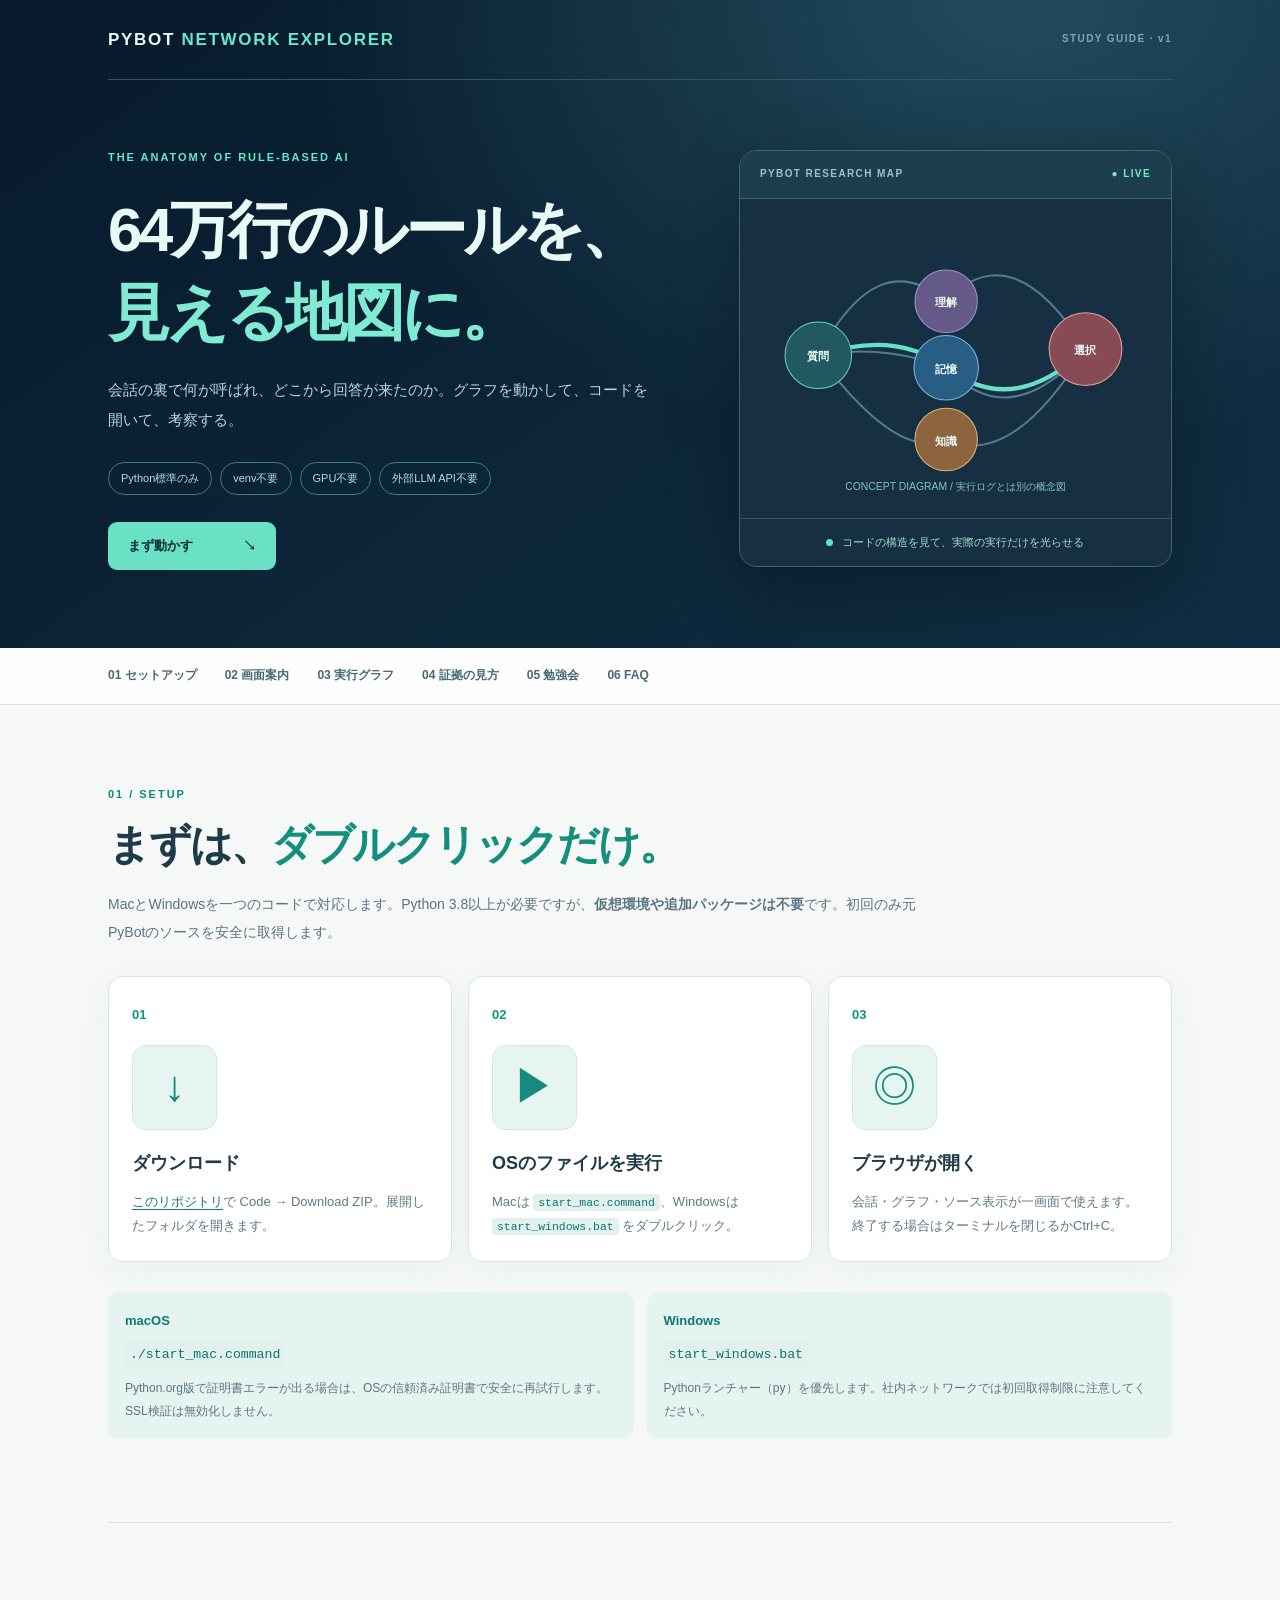
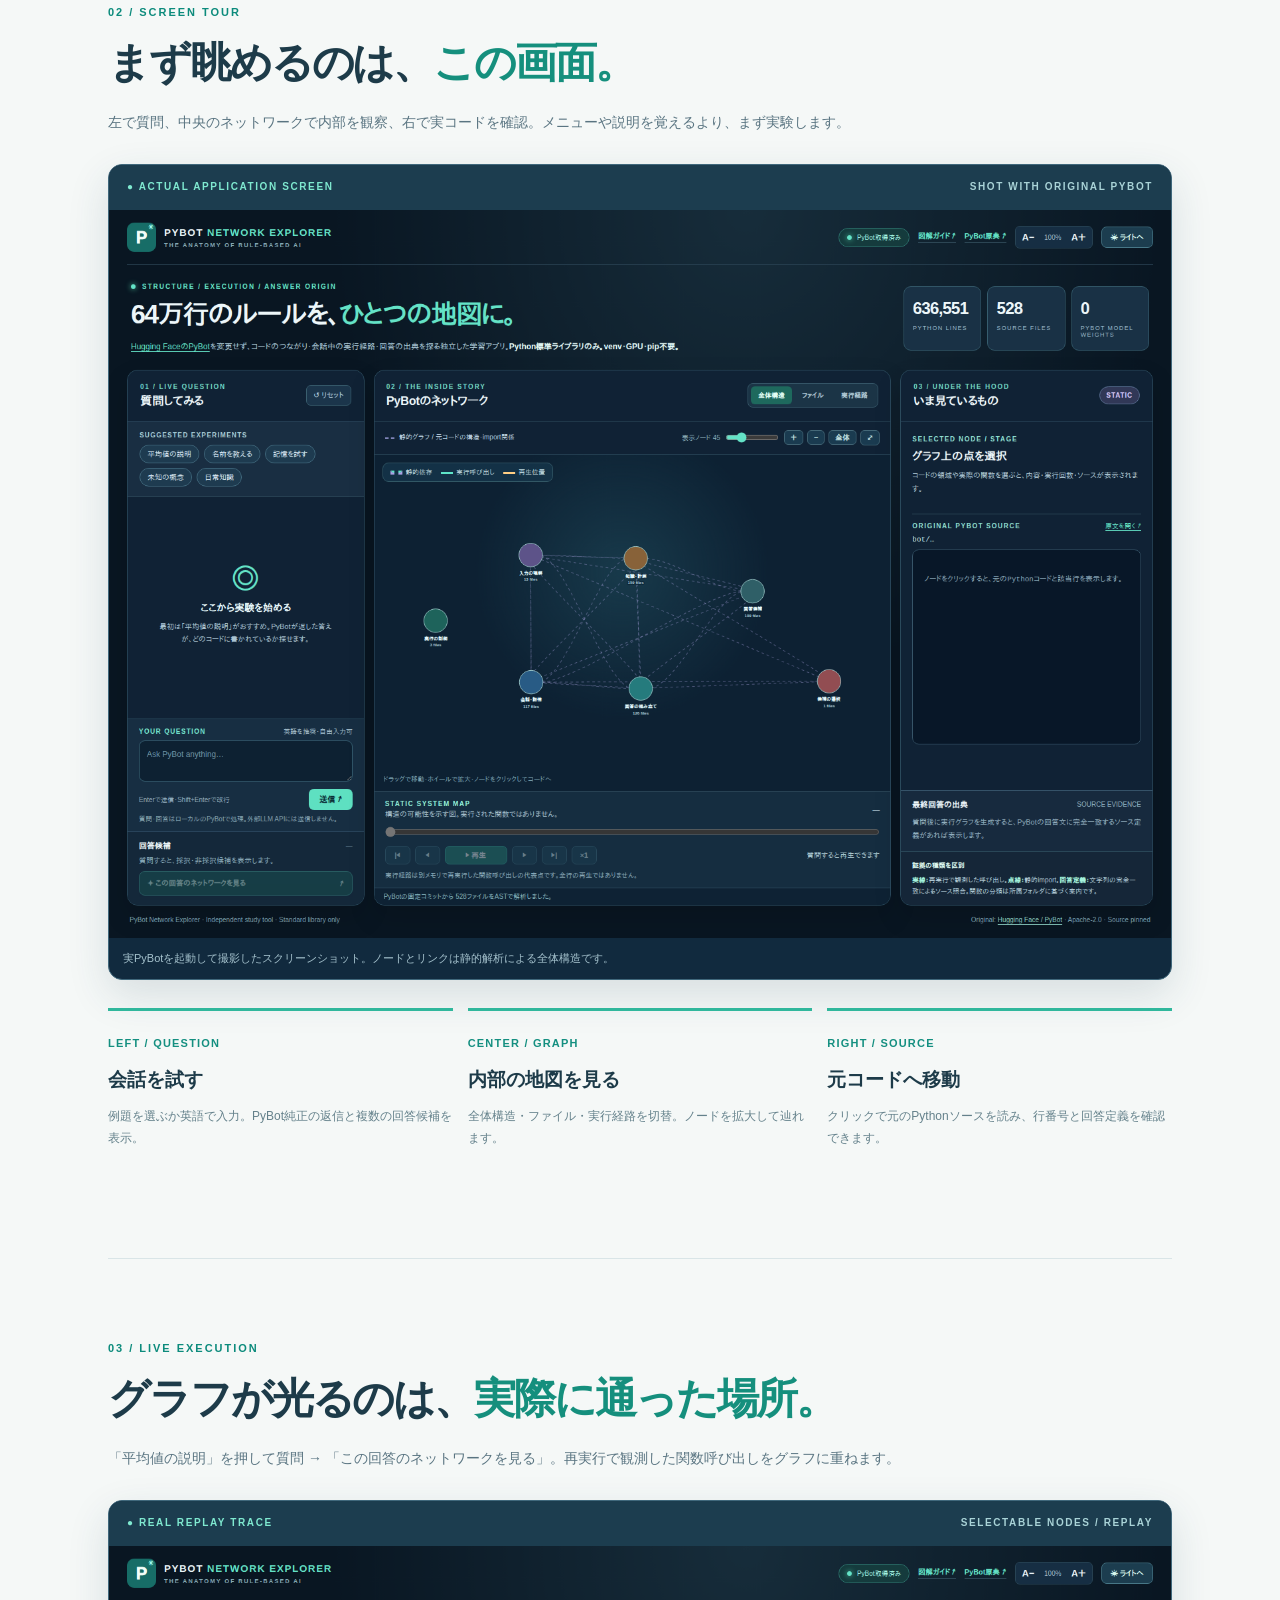
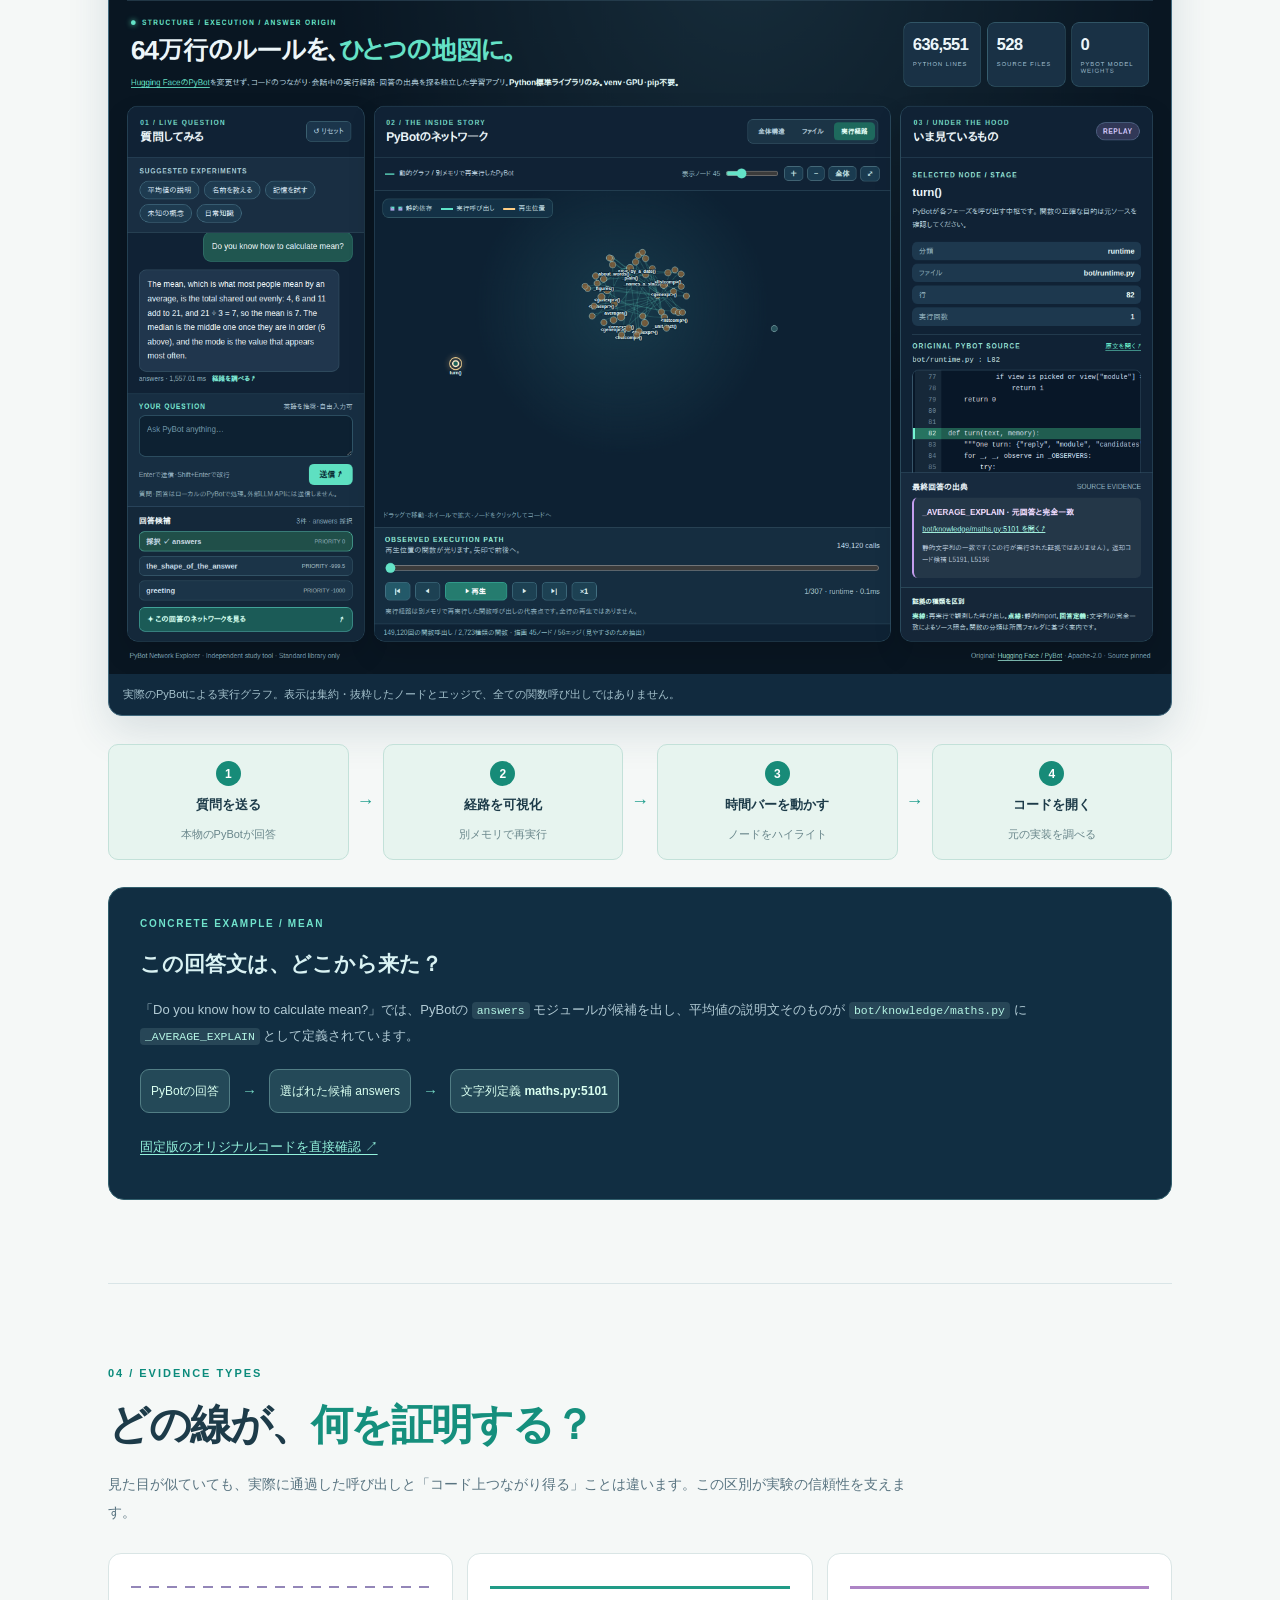
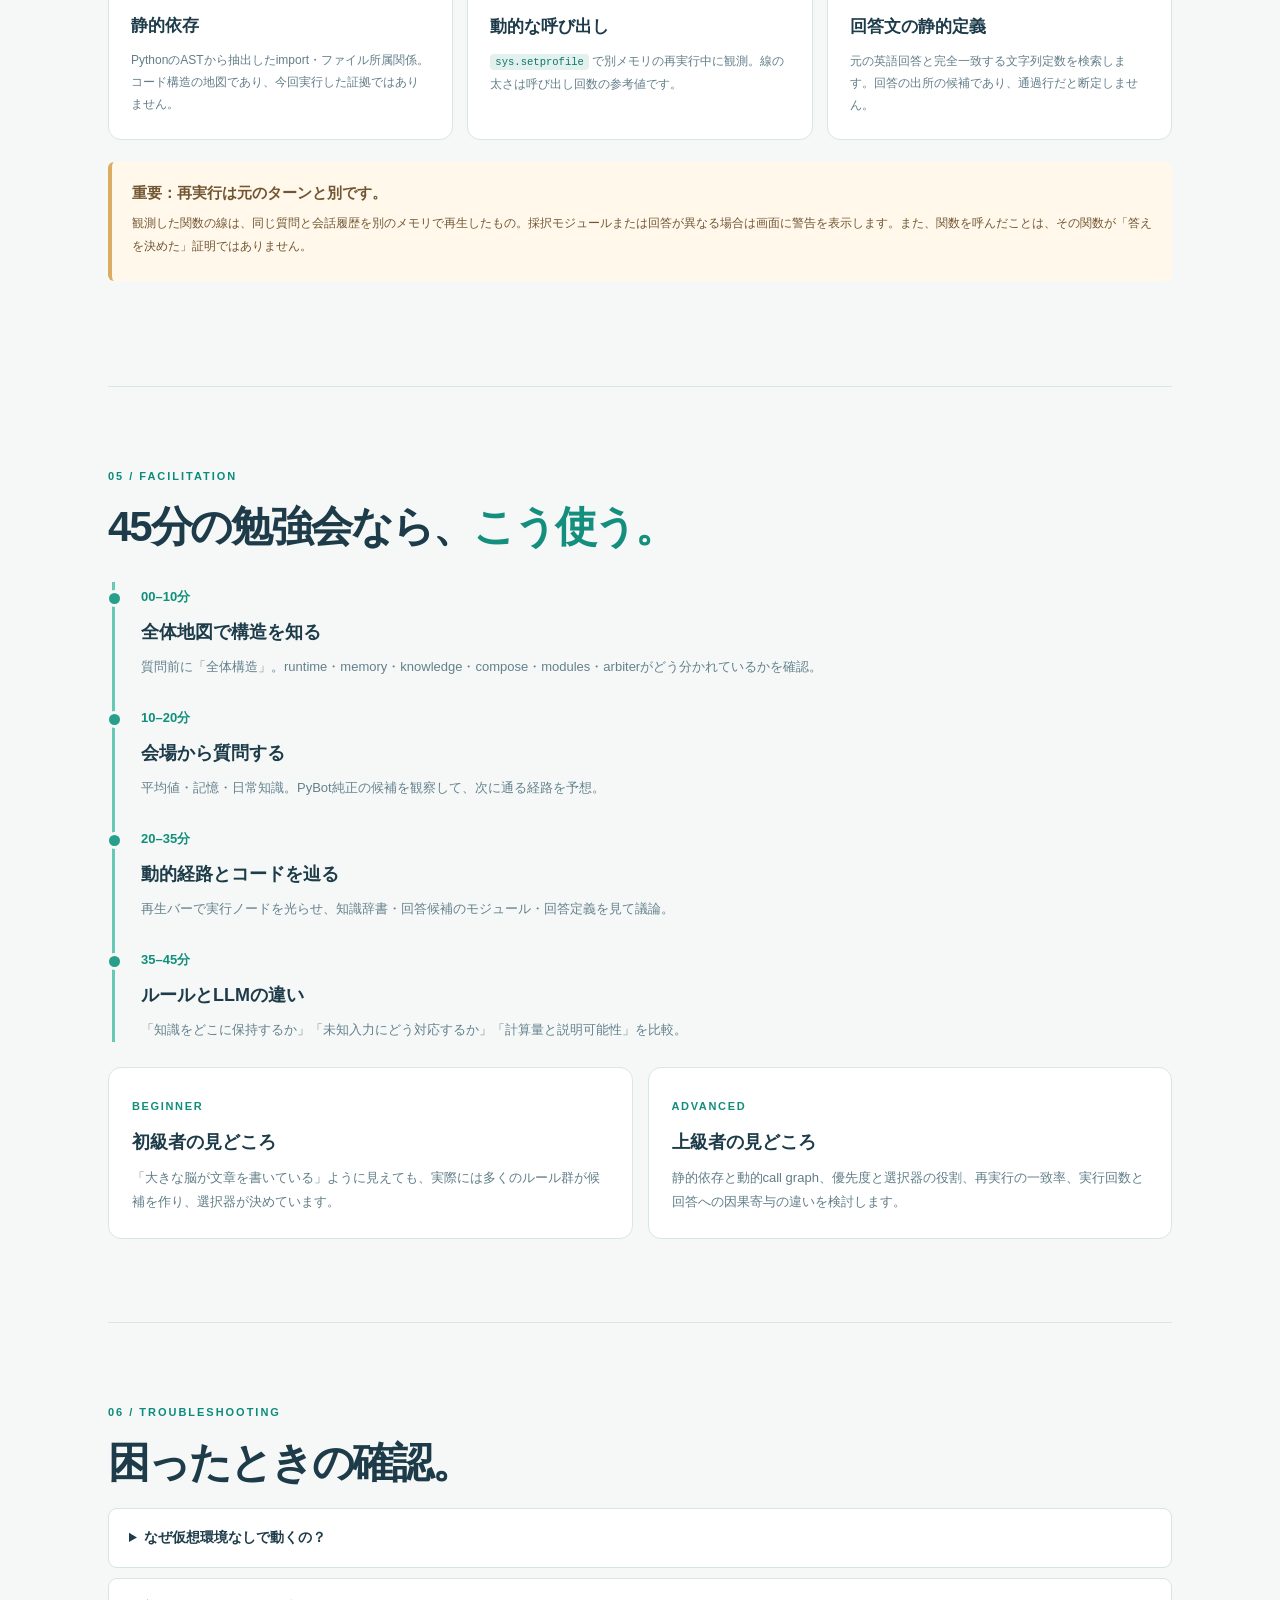
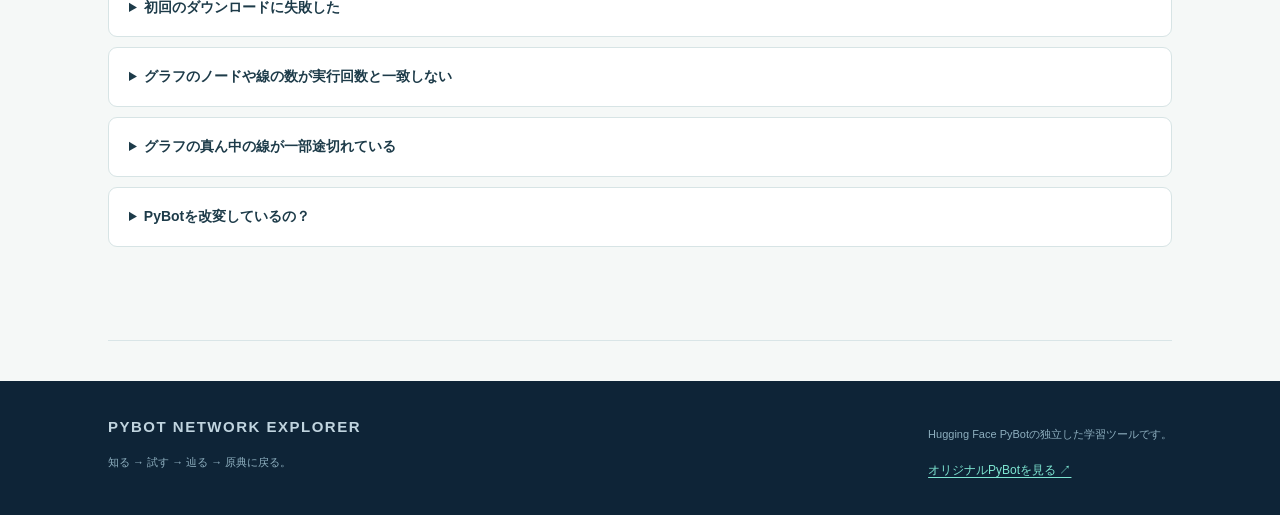
==== docs/MANUAL.html @ d4e8e75e "docs: refresh real PyBot network screenshots and standalone guide [skip ci]" ====
<!-- Generated standalone edition. Edit MANUAL.source.html and manual.css. -->
<!doctype html>
<html lang="ja">
<head>
<meta charset="utf-8">
<meta name="viewport" content="width=device-width,initial-scale=1">
<meta name="color-scheme" content="light">
<title>PyBot Network Explorer — 図でわかる操作ガイド</title>
<style>
/* Self-contained editorial manual; embedded by tools/build_manual.py. */
:root{--navy:#0c1f30;--navy2:#15354a;--mint:#5fdec1;--ink:#1d3b49;--sub:#5e7984;--paper:#f5f8f7;--white:#fff;--line:#d7e6e7;--purple:#9a93c9;font-family:Inter,-apple-system,BlinkMacSystemFont,"Hiragino Kaku Gothic ProN","Yu Gothic","Meiryo",sans-serif}
*{box-sizing:border-box}html{scroll-behavior:smooth}body{margin:0;background:var(--paper);color:var(--ink);font-size:15px;line-height:1.85;-webkit-font-smoothing:antialiased}.container{max-width:1130px;margin:0 auto;padding:0 33px}a{color:#137a70;text-underline-offset:3px}
.cover{color:#e8f9f6;background:radial-gradient(ellipse at 80% 0,#214c5c 0,transparent 50%),linear-gradient(145deg,#071a2b,#102e43);padding:0 0 78px}.cover-top{display:flex;justify-content:space-between;align-items:center;gap:12px;padding:24px 0;border-bottom:1px solid #315366}.cover-top strong{font-size:17px;letter-spacing:.10em}.cover-top strong em{font-style:normal;color:#6be7c9}.cover-top>span{color:#7fabb7;font-size:10px;letter-spacing:.14em;font-weight:850}.cover-grid{display:grid;grid-template-columns:1.15fr .85fr;gap:45px;align-items:center;padding-top:67px}.eyebrow{font-size:11px;font-weight:900;letter-spacing:.18em;color:#64e8c9}.cover h1{font-size:clamp(40px,5vw,62px);line-height:1.35;letter-spacing:-.06em;margin:20px 0}.cover h1 em{font-style:normal;color:#81ead3}.cover-grid p{font-size:15px;max-width:540px;color:#bed3df;line-height:2}.cover-chips{display:flex;gap:8px;flex-wrap:wrap;margin:27px 0}.cover-chips span{border:1px solid #477b88;border-radius:22px;color:#b2dfdc;font-size:11px;padding:5px 12px}.primary-link{background:#6ae0c5;color:#072e35;display:inline-flex;align-items:center;gap:50px;border-radius:9px;text-decoration:none;font-weight:900;padding:12px 20px;font-size:13px}.hero-diagram{border:1px solid #3c6576;background:#162f42;border-radius:18px;overflow:hidden;box-shadow:0 25px 70px #0004}.diagram-head{display:flex;justify-content:space-between;padding:14px 20px;background:#1c3e4e;border-bottom:1px solid #386171;color:#a1c1c9;font-size:10px;letter-spacing:.14em;font-weight:900}.diagram-head span{color:#71eacb}.hero-diagram svg{display:block;width:100%;padding:18px}.diagram-foot{text-align:center;color:#a3dcd3;font-size:11px;padding:13px;border-top:1px solid #325565}.diagram-foot i{display:inline-block;width:7px;height:7px;border-radius:50%;background:#65e2c5;margin-right:6px}
.nav{position:sticky;top:0;z-index:10;background:#fffefef0;backdrop-filter:blur(12px);border-bottom:1px solid #d4e3e3}.nav .container{display:flex;gap:28px;overflow-x:auto}.nav a{text-decoration:none;white-space:nowrap;padding:16px 0;font-size:12px;color:#466974;font-weight:850;border-bottom:2px solid transparent}.nav a:hover{color:#0c8678;border-bottom-color:#20a38d}
.chapter{padding:79px 0 83px;border-bottom:1px solid #d9e5e7;scroll-margin-top:60px}.section-kicker{font-size:11px;letter-spacing:.18em;color:#0c8b7c;font-weight:900;margin-bottom:12px}.chapter h2{font-size:clamp(29px,3.5vw,42px);line-height:1.4;letter-spacing:-.05em;margin:0 0 15px}.chapter h2 em{font-style:normal;color:#158f7d}.lead{color:#597481;max-width:820px;font-size:14px;line-height:2;margin:0 0 27px}strong{font-weight:900}code{font-size:.88em;font-family:ui-monospace,Menlo,Consolas,monospace;background:#e2f1ed;color:#0d756d;padding:2px 5px;border-radius:4px;overflow-wrap:anywhere}
.step-grid{display:grid;grid-template-columns:repeat(3,minmax(0,1fr));gap:16px;margin:30px 0}.step-card{background:#fff;border:1px solid #d8e5e8;border-radius:14px;padding:23px;box-shadow:0 10px 35px #21425b0b}.step-num{color:#109480;font-size:13px;font-weight:900}.step-illustration{font-size:43px;color:#168a7c;background:#e6f5f0;border:1px solid #cceae1;border-radius:14px;width:85px;height:85px;display:grid;place-items:center;margin:17px 0}.step-card h3{font-size:18px;margin:10px 0}.step-card p{font-size:13px;color:#5e7885;margin:0}
.platform-pair{display:grid;grid-template-columns:1fr 1fr;gap:13px}.platform-pair>div{background:#e5f3f1;border-radius:11px;padding:17px;display:flex;flex-direction:column;gap:8px}.platform-pair strong{color:#0b7c72;font-size:13px}.platform-pair code{align-self:start}.platform-pair span{font-size:12px;color:#5c777d;line-height:1.85}
.screen{margin:28px 0;border-radius:14px;background:#112a3e;border:1px solid #40687c;overflow:hidden;box-shadow:0 15px 42px #26465f24}.screen-top{display:flex;justify-content:space-between;gap:10px;background:#1c3d4f;color:#a9d3d7;padding:13px 18px;font-size:10px;font-weight:900;letter-spacing:.16em}.screen-top span:first-child{color:#7fe9d0}.screen img{display:block;width:100%;height:auto;background:#142c3c}.screen figcaption{color:#a6c3ce;padding:10px 14px;font-size:11px}
.three-up{display:grid;grid-template-columns:repeat(3,1fr);gap:15px;margin:26px 0}.three-up>div{border-top:3px solid #30b79c;padding-top:17px}.three-up b{font-size:11px;color:#148f80;letter-spacing:.11em}.three-up h3{font-size:19px;margin:7px 0}.three-up p{margin:0;color:#64818b;font-size:12px}
.journey{display:flex;align-items:stretch;gap:8px;margin:27px 0}.journey>div{flex:1;background:#e7f4ef;border:1px solid #c3e1d9;border-radius:10px;padding:14px 12px;min-width:0;text-align:center}.journey>div span{display:inline-grid;place-items:center;color:#fff;background:#178b78;border-radius:50%;width:25px;height:25px;font-weight:900;font-size:12px}.journey>div b{display:block;font-size:13px;margin:7px 0}.journey>div small{display:block;color:#68858a;font-size:11px}.journey i{align-self:center;color:#229f8e;font-style:normal;font-size:18px}
.example{background:#112e42;border:1px solid #315f6d;color:#d9f2f3;border-radius:16px;padding:27px 31px}.example-label{font-size:10px;color:#70e3cc;letter-spacing:.17em;font-weight:900}.example h3{font-size:21px;margin:12px 0}.example p{color:#b3ccd6;font-size:13px;line-height:1.95}.example code{background:#274657;color:#b4f4e4}.example a{color:#93f2dc}.origin-path{display:flex;gap:12px;align-items:center;flex-wrap:wrap;margin:21px 0}.origin-path span{border:1px solid #527e85;background:#244958;padding:10px;border-radius:9px;color:#d9fff0;font-size:12px}.origin-path i{font-style:normal;color:#73d7c2}
.evidence-grid{display:grid;grid-template-columns:repeat(3,1fr);gap:14px}.evidence-grid article{background:#fff;border:1px solid #d9e5e5;border-radius:13px;padding:22px}.evidence-grid h3{font-size:17px;margin:18px 0 8px}.evidence-grid p{font-size:12px;color:#627d89;margin:0}.evidence-line{height:2px;width:100%;margin:10px 0 22px;background:#319b8a}.evidence-line.static{background:repeating-linear-gradient(90deg,#9386b8 0,#9386b8 10px,transparent 10px,transparent 18px)}.evidence-line.dynamic{height:3px;background:#219b87}.evidence-line.origin{height:3px;background:#ad84c5}
.warning{border-left:4px solid #dbac62;background:#fff8eb;border-radius:6px;margin:22px 0;padding:17px 20px;color:#725632}.warning p{font-size:12px;line-height:1.9;margin:6px 0}
.timeline{border-left:3px solid #67c9b5;margin:25px 4px;padding-left:26px}.timeline>div{position:relative;margin-bottom:24px}.timeline>div:before{content:"";width:11px;height:11px;border:3px solid var(--paper);position:absolute;left:-35px;top:8px;background:#279f8a;border-radius:50%}.timeline time{font-size:13px;color:#118f7b;font-weight:900}.timeline h3{margin:6px 0;font-size:18px}.timeline p{font-size:13px;color:#64808d;margin:0}.levels{display:grid;grid-template-columns:1fr 1fr;gap:15px}.levels article{background:#fff;border:1px solid #d8e6e6;border-radius:13px;padding:23px}.levels b{font-size:11px;letter-spacing:.15em;color:#138d7b}.levels h3{font-size:18px;margin:7px 0}.levels p{font-size:13px;color:#607d87;margin:0}.chapter details{border:1px solid #d7e4e5;background:#fff;border-radius:9px;padding:16px 20px;margin:10px 0}.chapter summary{cursor:pointer;font-weight:850;font-size:14px}.chapter details p{font-size:12px;color:#55747f;margin:10px 0 0}
footer{background:#0e2437;color:#c0d4df;margin-top:40px;padding:32px 0}footer .container{display:flex;justify-content:space-between;gap:30px}footer strong{font-size:15px;letter-spacing:.1em}footer p{font-size:11px;color:#8eafbf}footer a{color:#7ee6d2;font-size:12px}
@media(max-width:890px){.container{padding:0 22px}.cover-grid{grid-template-columns:1fr}.cover h1{font-size:45px}.hero-diagram{max-width:580px}.three-up,.evidence-grid{grid-template-columns:1fr 1fr}}
@media(max-width:640px){.container{padding:0 16px}.cover{padding-bottom:40px}.cover-top strong{font-size:12px}.cover-top span{font-size:8px}.cover-grid{padding-top:35px}.cover h1{font-size:35px}.cover-grid p{font-size:13px}.nav .container{gap:18px}.chapter{padding:53px 0}.chapter h2{font-size:27px}.step-grid,.platform-pair,.three-up,.evidence-grid,.levels{grid-template-columns:1fr}.journey{flex-wrap:wrap}.journey>div{flex:0 0 calc(50% - 14px)}.journey i{display:none}.screen-top{font-size:8px}.screen-top span:last-child{display:none}.example{padding:19px}.origin-path{gap:6px}.origin-path span{font-size:10px}footer .container{flex-direction:column}}
@media(prefers-reduced-motion:reduce){html{scroll-behavior:auto}}
</style>
</head>
<body>
<header class="cover">
<div class="container">
  <div class="cover-top"><strong>PYBOT <em>NETWORK EXPLORER</em></strong><span>STUDY GUIDE · v1</span></div>
  <div class="cover-grid">
    <div>
      <div class="eyebrow">THE ANATOMY OF RULE-BASED AI</div>
      <h1>64万行のルールを、<br><em>見える地図に。</em></h1>
      <p>会話の裏で何が呼ばれ、どこから回答が来たのか。グラフを動かして、コードを開いて、考察する。</p>
      <div class="cover-chips"><span>Python標準のみ</span><span>venv不要</span><span>GPU不要</span><span>外部LLM API不要</span></div>
      <a class="primary-link" href="#start">まず動かす <span>↘</span></a>
    </div>
    <div class="hero-diagram" aria-label="静的な依存グラフと動的呼出グラフを重ねずに比較する概念図">
      <div class="diagram-head">PYBOT RESEARCH MAP <span>● LIVE</span></div>
      <svg viewBox="0 0 380 273" role="img" aria-label="理解、記憶、知識、回答候補、選択器の関係の概念図">
        <g stroke="#517c89" stroke-width="2" fill="none">
          <path d="M58 133 Q115 25 180 81"/><path d="M58 133 Q120 122 181 145"/>
          <path d="M181 81 Q244 14 315 127"/><path d="M181 145 Q242 210 315 127"/>
          <path d="M58 133 Q134 235 181 214"/><path d="M181 214 Q244 243 315 127"/>
        </g>
        <path d="M58 133 Q133 108 181 145 Q246 194 315 127" stroke="#69dfc5" stroke-width="4" fill="none" stroke-linecap="round"/>
        <g font-size="11" text-anchor="middle" font-weight="800" fill="#eefcf9">
          <circle cx="58" cy="133" r="32" fill="#215861" stroke="#60d7be"/><text x="58" y="138">質問</text>
          <circle cx="181" cy="81" r="30" fill="#655987" stroke="#9c92ca"/><text x="181" y="86">理解</text>
          <circle cx="181" cy="145" r="31" fill="#285e83" stroke="#77b8e5"/><text x="181" y="150">記憶</text>
          <circle cx="181" cy="214" r="30" fill="#8c643e" stroke="#deb27b"/><text x="181" y="219">知識</text>
          <circle cx="315" cy="127" r="35" fill="#874b56" stroke="#e89da4"/><text x="315" y="132">選択</text>
        </g>
        <text x="190" y="263" font-size="10" fill="#82c7bb" text-anchor="middle">CONCEPT DIAGRAM / 実行ログとは別の概念図</text>
      </svg>
      <div class="diagram-foot"><i></i> コードの構造を見て、実際の実行だけを光らせる</div>
    </div>
  </div>
</div>
</header>
<nav class="nav"><div class="container">
<a href="#start">01 セットアップ</a><a href="#screen">02 画面案内</a><a href="#execute">03 実行グラフ</a><a href="#evidence">04 証拠の見方</a><a href="#workshop">05 勉強会</a><a href="#faq">06 FAQ</a>
</div></nav>
<main class="container">
<section id="start" class="chapter">
  <div class="section-kicker">01 / SETUP</div><h2>まずは、<em>ダブルクリックだけ。</em></h2>
  <p class="lead">MacとWindowsを一つのコードで対応します。Python 3.8以上が必要ですが、<strong>仮想環境や追加パッケージは不要</strong>です。初回のみ元PyBotのソースを安全に取得します。</p>
  <div class="step-grid">
    <article class="step-card"><span class="step-num">01</span><div class="step-illustration">↓</div><h3>ダウンロード</h3><p><a href="https://github.com/hirasunaryou/PyBot-Network-Explorer" target="_blank" rel="noopener">このリポジトリ</a>で Code → Download ZIP。展開したフォルダを開きます。</p></article>
    <article class="step-card"><span class="step-num">02</span><div class="step-illustration">▶</div><h3>OSのファイルを実行</h3><p>Macは <code>start_mac.command</code>、Windowsは <code>start_windows.bat</code> をダブルクリック。</p></article>
    <article class="step-card"><span class="step-num">03</span><div class="step-illustration">◎</div><h3>ブラウザが開く</h3><p>会話・グラフ・ソース表示が一画面で使えます。終了する場合はターミナルを閉じるかCtrl+C。</p></article>
  </div>
  <div class="platform-pair">
    <div><strong>macOS</strong><code>./start_mac.command</code><span>Python.org版で証明書エラーが出る場合は、OSの信頼済み証明書で安全に再試行します。SSL検証は無効化しません。</span></div>
    <div><strong>Windows</strong><code>start_windows.bat</code><span>Pythonランチャー（py）を優先します。社内ネットワークでは初回取得制限に注意してください。</span></div>
  </div>
</section>
<section id="screen" class="chapter">
  <div class="section-kicker">02 / SCREEN TOUR</div><h2>まず眺めるのは、<em>この画面。</em></h2>
  <p class="lead">左で質問、中央のネットワークで内部を観察、右で実コードを確認。メニューや説明を覚えるより、まず実験します。</p>
  <figure class="screen"><div class="screen-top"><span>● ACTUAL APPLICATION SCREEN</span><span>SHOT WITH ORIGINAL PYBOT</span></div><img src="[data-uri]" alt="PyBot Network Explorerの実画面。左に質問、中央にノードグラフ、右にソースインスペクタ。" width="1450"><figcaption>実PyBotを起動して撮影したスクリーンショット。ノードとリンクは静的解析による全体構造です。</figcaption></figure>
  <div class="three-up">
    <div><b>LEFT / QUESTION</b><h3>会話を試す</h3><p>例題を選ぶか英語で入力。PyBot純正の返信と複数の回答候補を表示。</p></div>
    <div><b>CENTER / GRAPH</b><h3>内部の地図を見る</h3><p>全体構造・ファイル・実行経路を切替。ノードを拡大して辿れます。</p></div>
    <div><b>RIGHT / SOURCE</b><h3>元コードへ移動</h3><p>クリックで元のPythonソースを読み、行番号と回答定義を確認できます。</p></div>
  </div>
</section>
<section id="execute" class="chapter">
  <div class="section-kicker">03 / LIVE EXECUTION</div><h2>グラフが光るのは、<em>実際に通った場所。</em></h2>
  <p class="lead">「平均値の説明」を押して質問 → 「この回答のネットワークを見る」。再実行で観測した関数呼び出しをグラフに重ねます。</p>
  <figure class="screen"><div class="screen-top"><span>● REAL REPLAY TRACE</span><span>SELECTABLE NODES / REPLAY</span></div><img src="[data-uri]" alt="平均値に関する質問を実際のPyBotで処理し、関数呼び出しネットワークを可視化している画面。" width="1450"><figcaption>実際のPyBotによる実行グラフ。表示は集約・抜粋したノードとエッジで、全ての関数呼び出しではありません。</figcaption></figure>
  <div class="journey">
    <div><span>1</span><b>質問を送る</b><small>本物のPyBotが回答</small></div><i>→</i>
    <div><span>2</span><b>経路を可視化</b><small>別メモリで再実行</small></div><i>→</i>
    <div><span>3</span><b>時間バーを動かす</b><small>ノードをハイライト</small></div><i>→</i>
    <div><span>4</span><b>コードを開く</b><small>元の実装を調べる</small></div>
  </div>
  <div class="example"><div class="example-label">CONCRETE EXAMPLE / MEAN</div><h3>この回答文は、どこから来た？</h3><p>「Do you know how to calculate mean?」では、PyBotの <code>answers</code> モジュールが候補を出し、平均値の説明文そのものが <code>bot/knowledge/maths.py</code> に <code>_AVERAGE_EXPLAIN</code> として定義されています。</p><div class="origin-path"><span>PyBotの回答</span><i>→</i><span>選ばれた候補 answers</span><i>→</i><span>文字列定義 <b>maths.py:5101</b></span></div><p><a href="https://github.com/huggingface/pybot/blob/7d63c7fbebb44c7e466e5c8b5c1f341ab767929e/bot/knowledge/maths.py#L5101-L5104" target="_blank" rel="noopener">固定版のオリジナルコードを直接確認 ↗</a></p></div>
</section>
<section id="evidence" class="chapter">
  <div class="section-kicker">04 / EVIDENCE TYPES</div><h2>どの線が、<em>何を証明する？</em></h2>
  <p class="lead">見た目が似ていても、実際に通過した呼び出しと「コード上つながり得る」ことは違います。この区別が実験の信頼性を支えます。</p>
  <div class="evidence-grid">
    <article><div class="evidence-line static"></div><h3>静的依存</h3><p>PythonのASTから抽出したimport・ファイル所属関係。コード構造の地図であり、今回実行した証拠ではありません。</p></article>
    <article><div class="evidence-line dynamic"></div><h3>動的な呼び出し</h3><p><code>sys.setprofile</code> で別メモリの再実行中に観測。線の太さは呼び出し回数の参考値です。</p></article>
    <article><div class="evidence-line origin"></div><h3>回答文の静的定義</h3><p>元の英語回答と完全一致する文字列定数を検索します。回答の出所の候補であり、通過行だと断定しません。</p></article>
  </div>
  <div class="warning"><strong>重要：再実行は元のターンと別です。</strong><p>観測した関数の線は、同じ質問と会話履歴を別のメモリで再生したもの。採択モジュールまたは回答が異なる場合は画面に警告を表示します。また、関数を呼んだことは、その関数が「答えを決めた」証明ではありません。</p></div>
</section>
<section id="workshop" class="chapter">
  <div class="section-kicker">05 / FACILITATION</div><h2>45分の勉強会なら、<em>こう使う。</em></h2>
  <div class="timeline">
    <div><time>00–10分</time><h3>全体地図で構造を知る</h3><p>質問前に「全体構造」。runtime・memory・knowledge・compose・modules・arbiterがどう分かれているかを確認。</p></div>
    <div><time>10–20分</time><h3>会場から質問する</h3><p>平均値・記憶・日常知識。PyBot純正の候補を観察して、次に通る経路を予想。</p></div>
    <div><time>20–35分</time><h3>動的経路とコードを辿る</h3><p>再生バーで実行ノードを光らせ、知識辞書・回答候補のモジュール・回答定義を見て議論。</p></div>
    <div><time>35–45分</time><h3>ルールとLLMの違い</h3><p>「知識をどこに保持するか」「未知入力にどう対応するか」「計算量と説明可能性」を比較。</p></div>
  </div>
  <div class="levels"><article><b>BEGINNER</b><h3>初級者の見どころ</h3><p>「大きな脳が文章を書いている」ように見えても、実際には多くのルール群が候補を作り、選択器が決めています。</p></article><article><b>ADVANCED</b><h3>上級者の見どころ</h3><p>静的依存と動的call graph、優先度と選択器の役割、再実行の一致率、実行回数と回答への因果寄与の違いを検討します。</p></article></div>
</section>
<section id="faq" class="chapter">
  <div class="section-kicker">06 / TROUBLESHOOTING</div><h2>困ったときの確認。</h2>
  <details><summary>なぜ仮想環境なしで動くの？</summary><p>元のPyBotと、このNetwork ExplorerのPythonバックエンドは追加pipライブラリを使わず、標準ライブラリのみで動く構成です。画面はブラウザ内蔵SVGとJavaScriptで描画しています。GPU・学習済みのモデル重みは使いません。</p></details>
  <details><summary>初回のダウンロードに失敗した</summary><p>インターネット接続が必要です。Python.org版のMacでSSL証明書エラーが出た場合は、OS標準のcurlで証明書検証を維持したまま再試行します。失敗が続くときは、Finder → アプリケーション → Pythonのバージョンのフォルダ → Install Certificates.command を実行して確認してください。</p></details>
  <details><summary>グラフのノードや線の数が実行回数と一致しない</summary><p>何万回もの実行を全部描くと読めなくなります。画面は主要なノード・エッジと時系列の代表点を抽出しています。全体の関数呼び出し件数や省略数はAPIに記録されています。意味的な寄与のランキングではありません。</p></details>
  <details><summary>グラフの真ん中の線が一部途切れている</summary><p>選んだ表示数に含まれないノードの接続は省略します。表示ノード数のスライダーを増やしてみてください。ノードの所属から処理の大まかな役割を解説しており、未観測のエッジを補完することはありません。</p></details>
  <details><summary>PyBotを改変しているの？</summary><p>いいえ。Hugging FaceのPyBotは固定コミットで取得し、そのまま実行します。Graph Explorerは観測・グラフ描画のための独立コードです。元PyBotはApache License 2.0です。</p></details>
</section>
</main>
<footer><div class="container"><div><strong>PYBOT NETWORK EXPLORER</strong><p>知る → 試す → 辿る → 原典に戻る。</p></div><div><p>Hugging Face PyBotの独立した学習ツールです。</p><a href="https://github.com/huggingface/pybot" target="_blank" rel="noopener">オリジナルPyBotを見る ↗</a></div></div></footer>
</body>
</html>
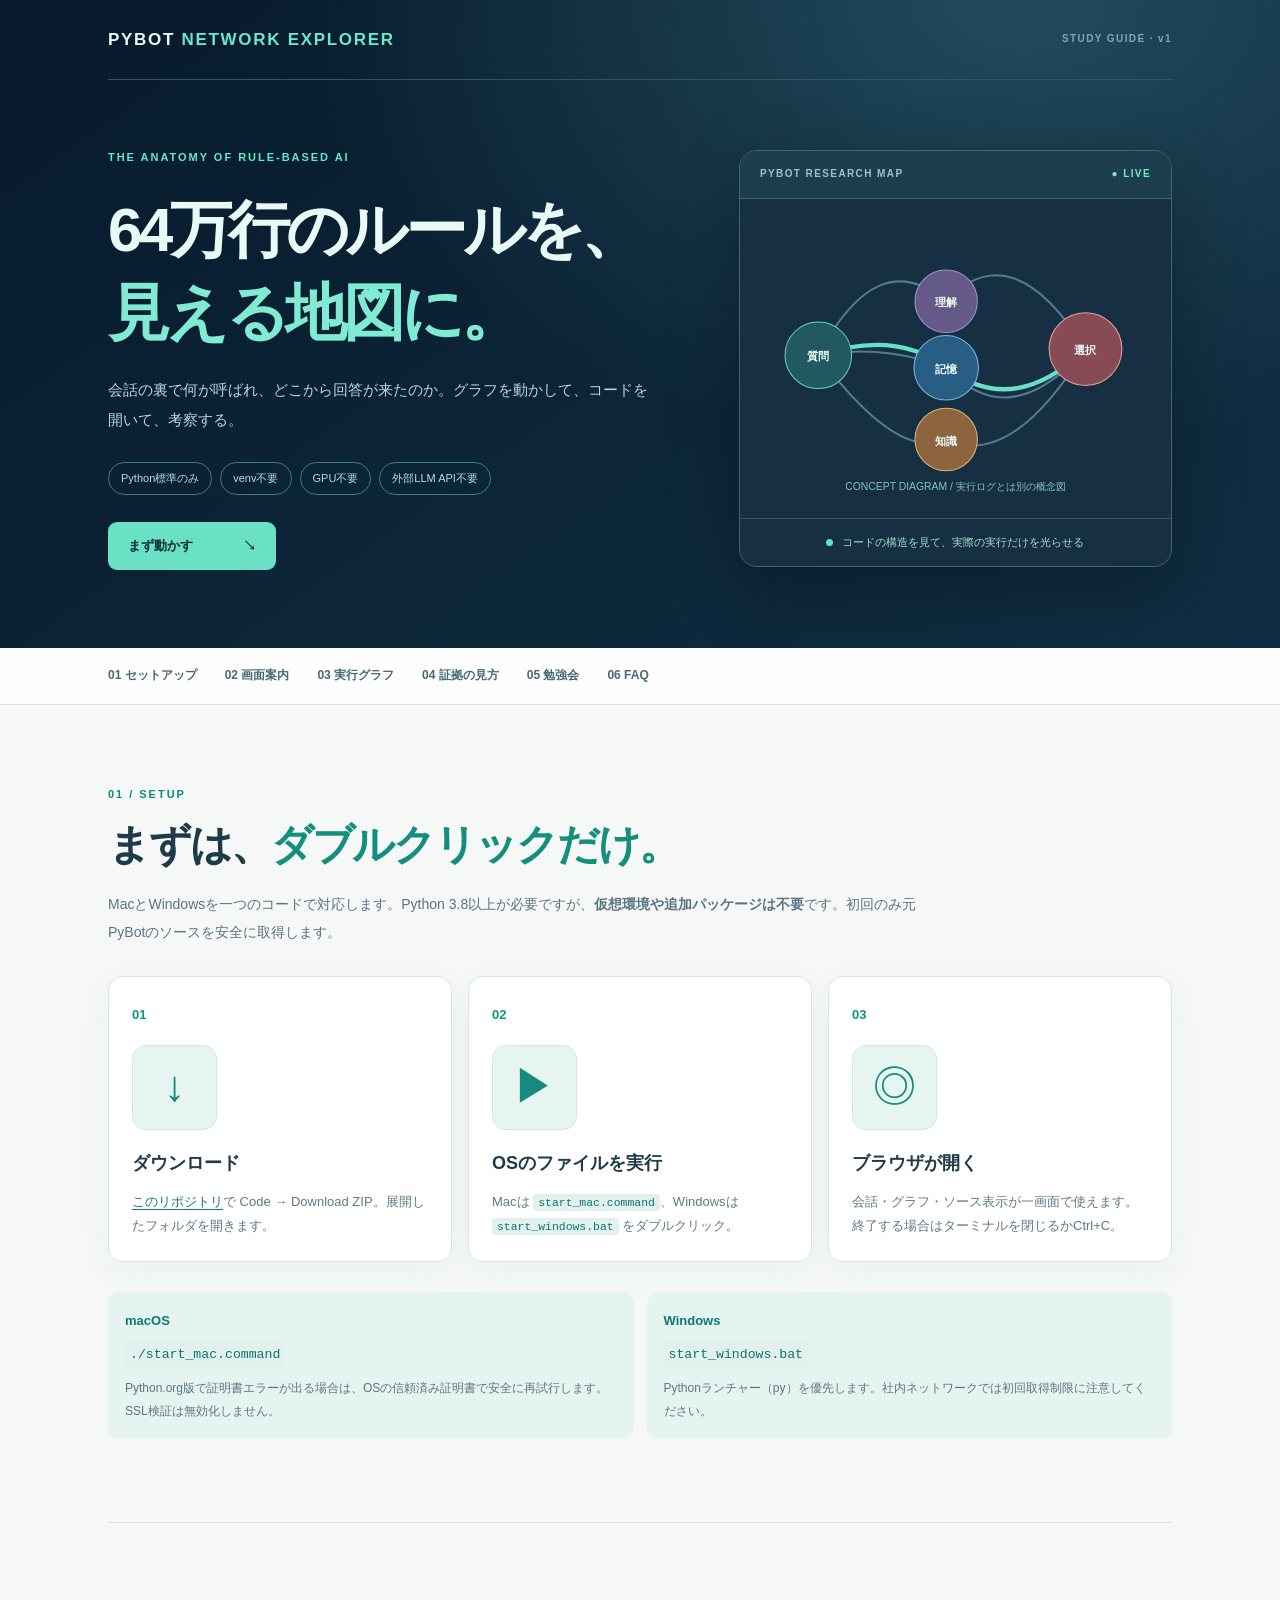
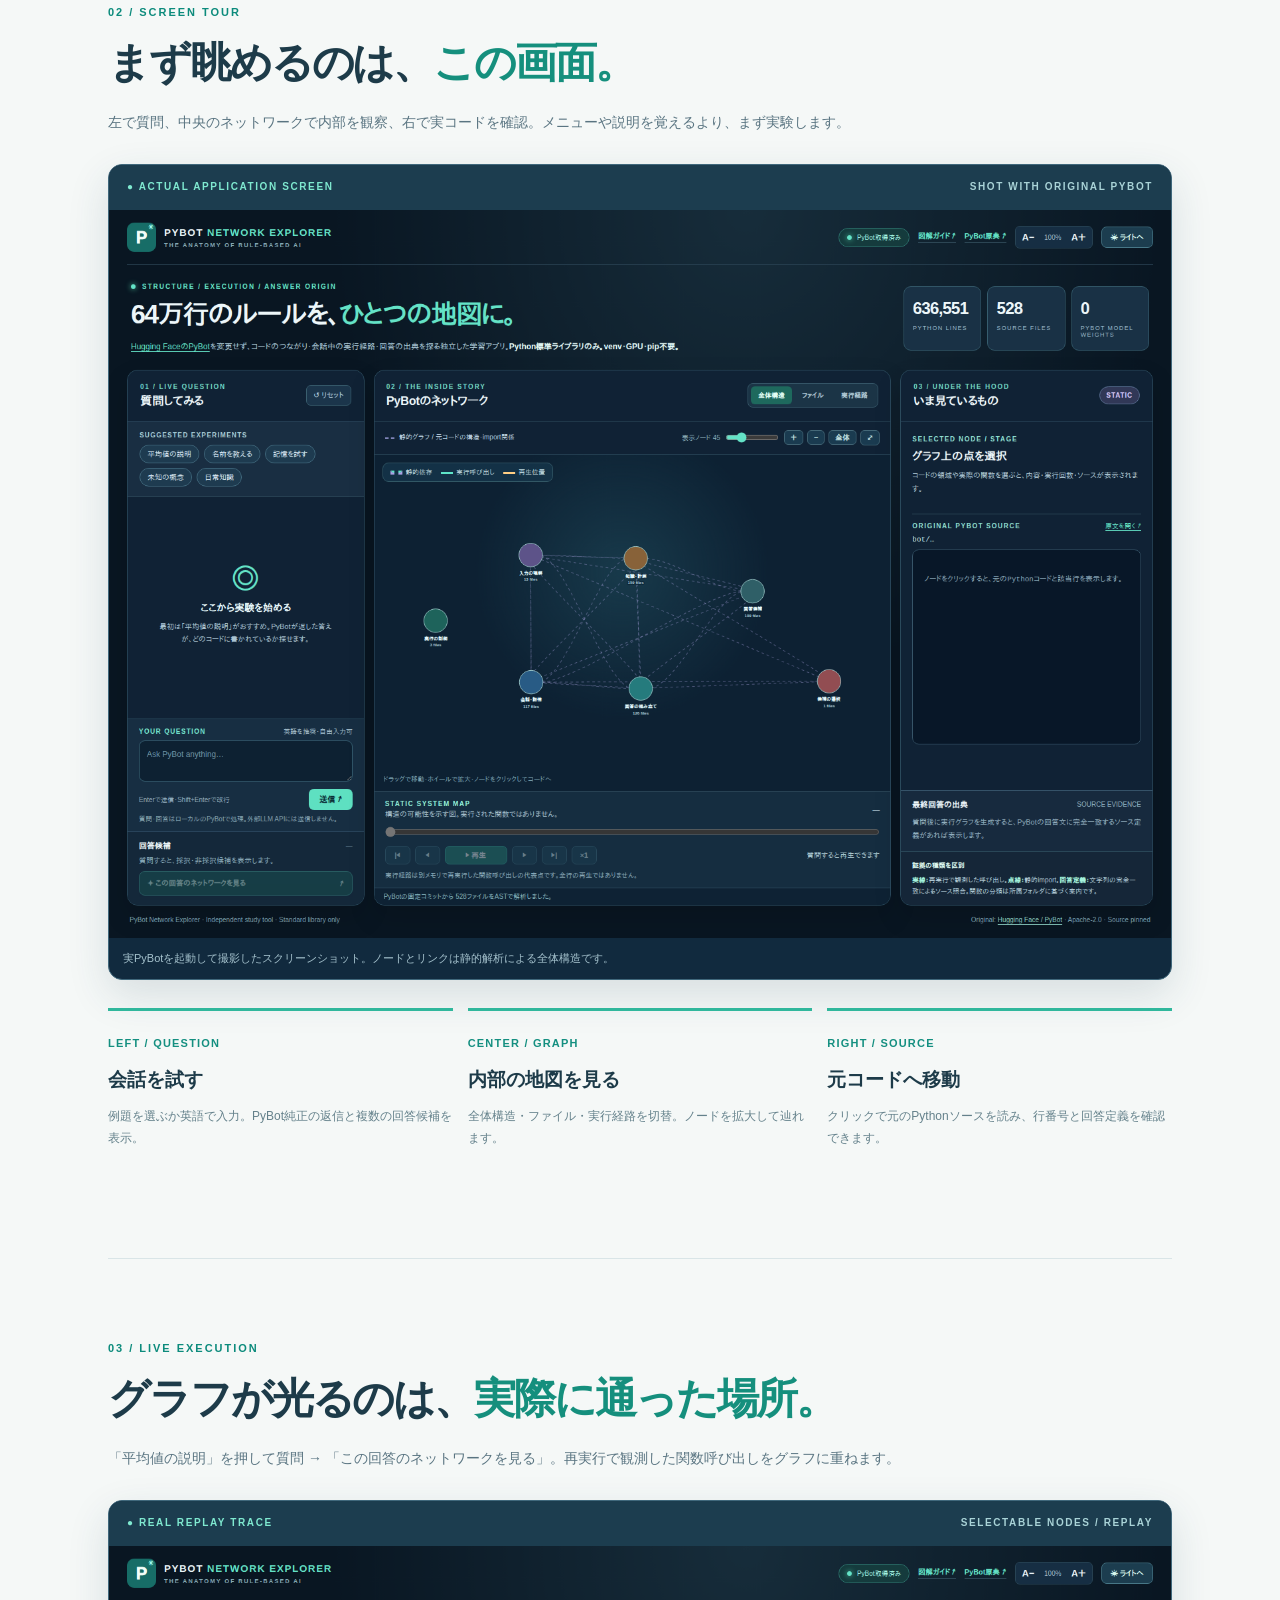
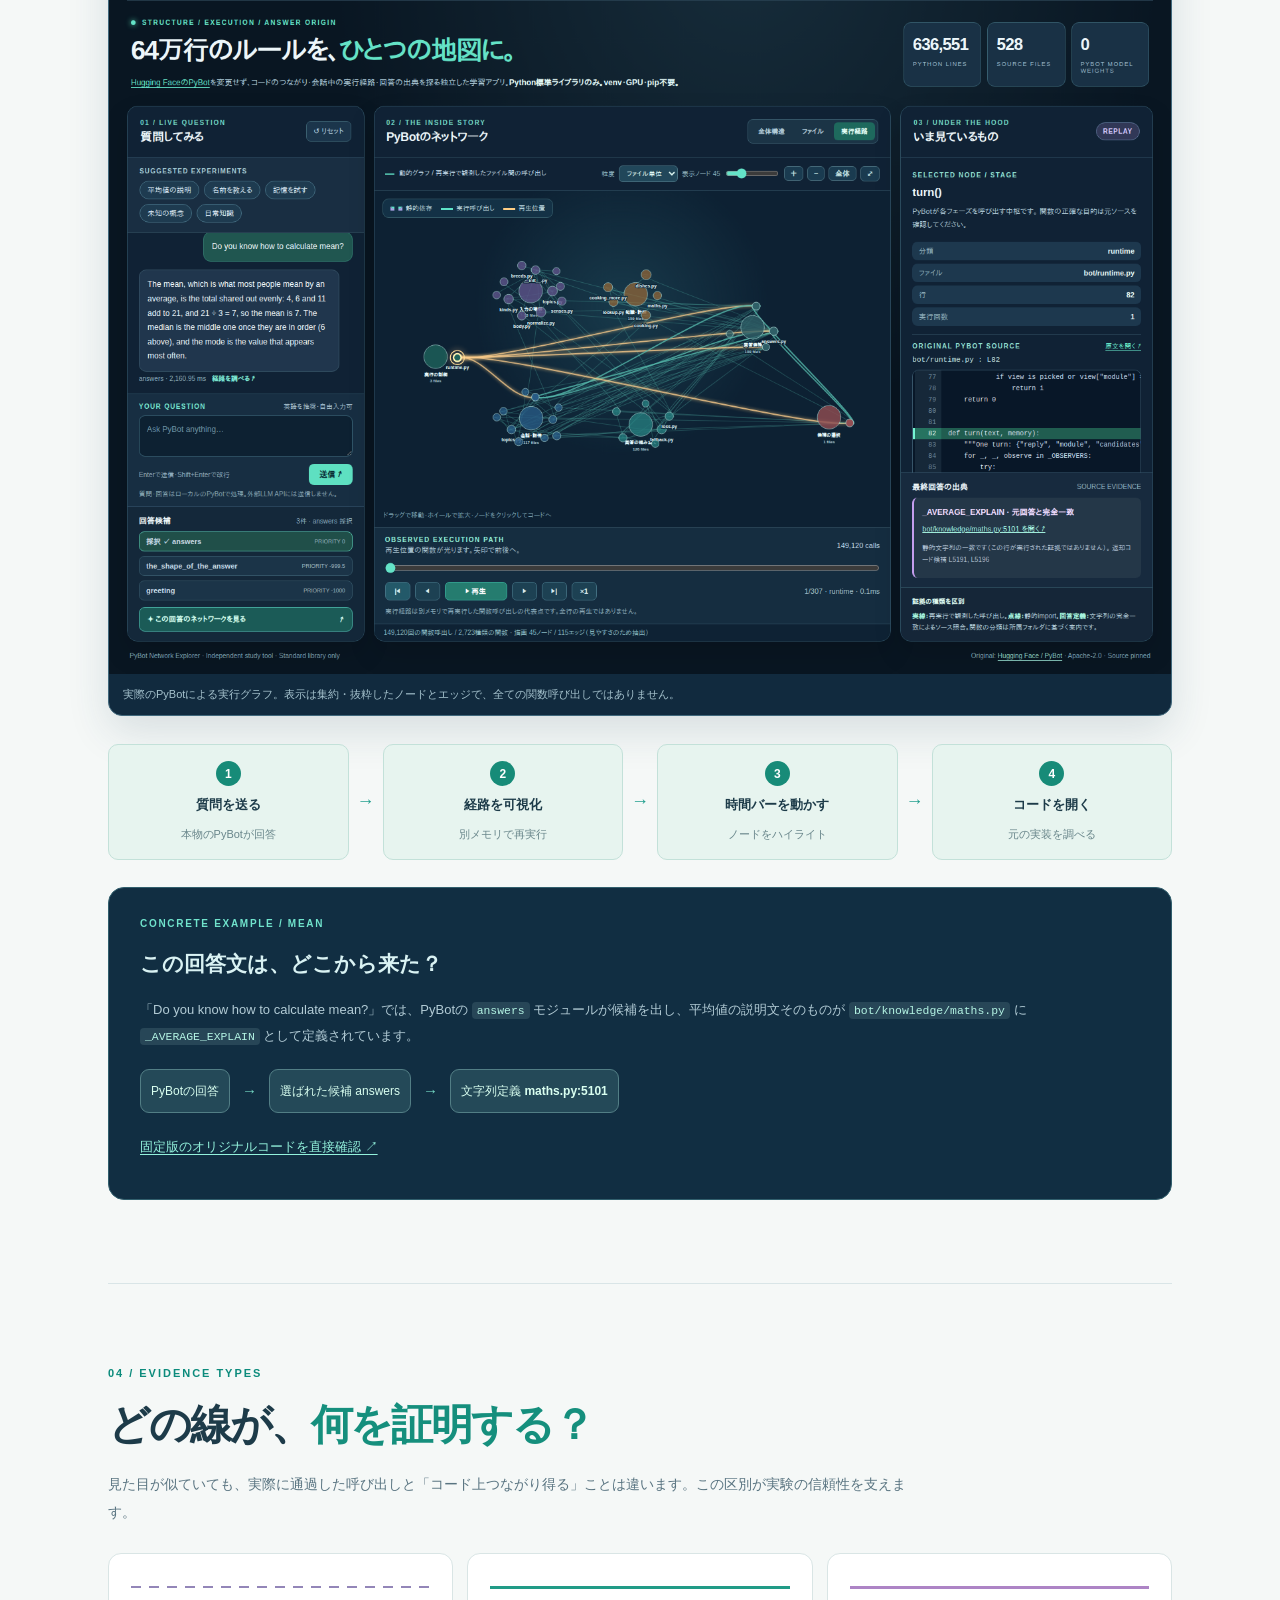
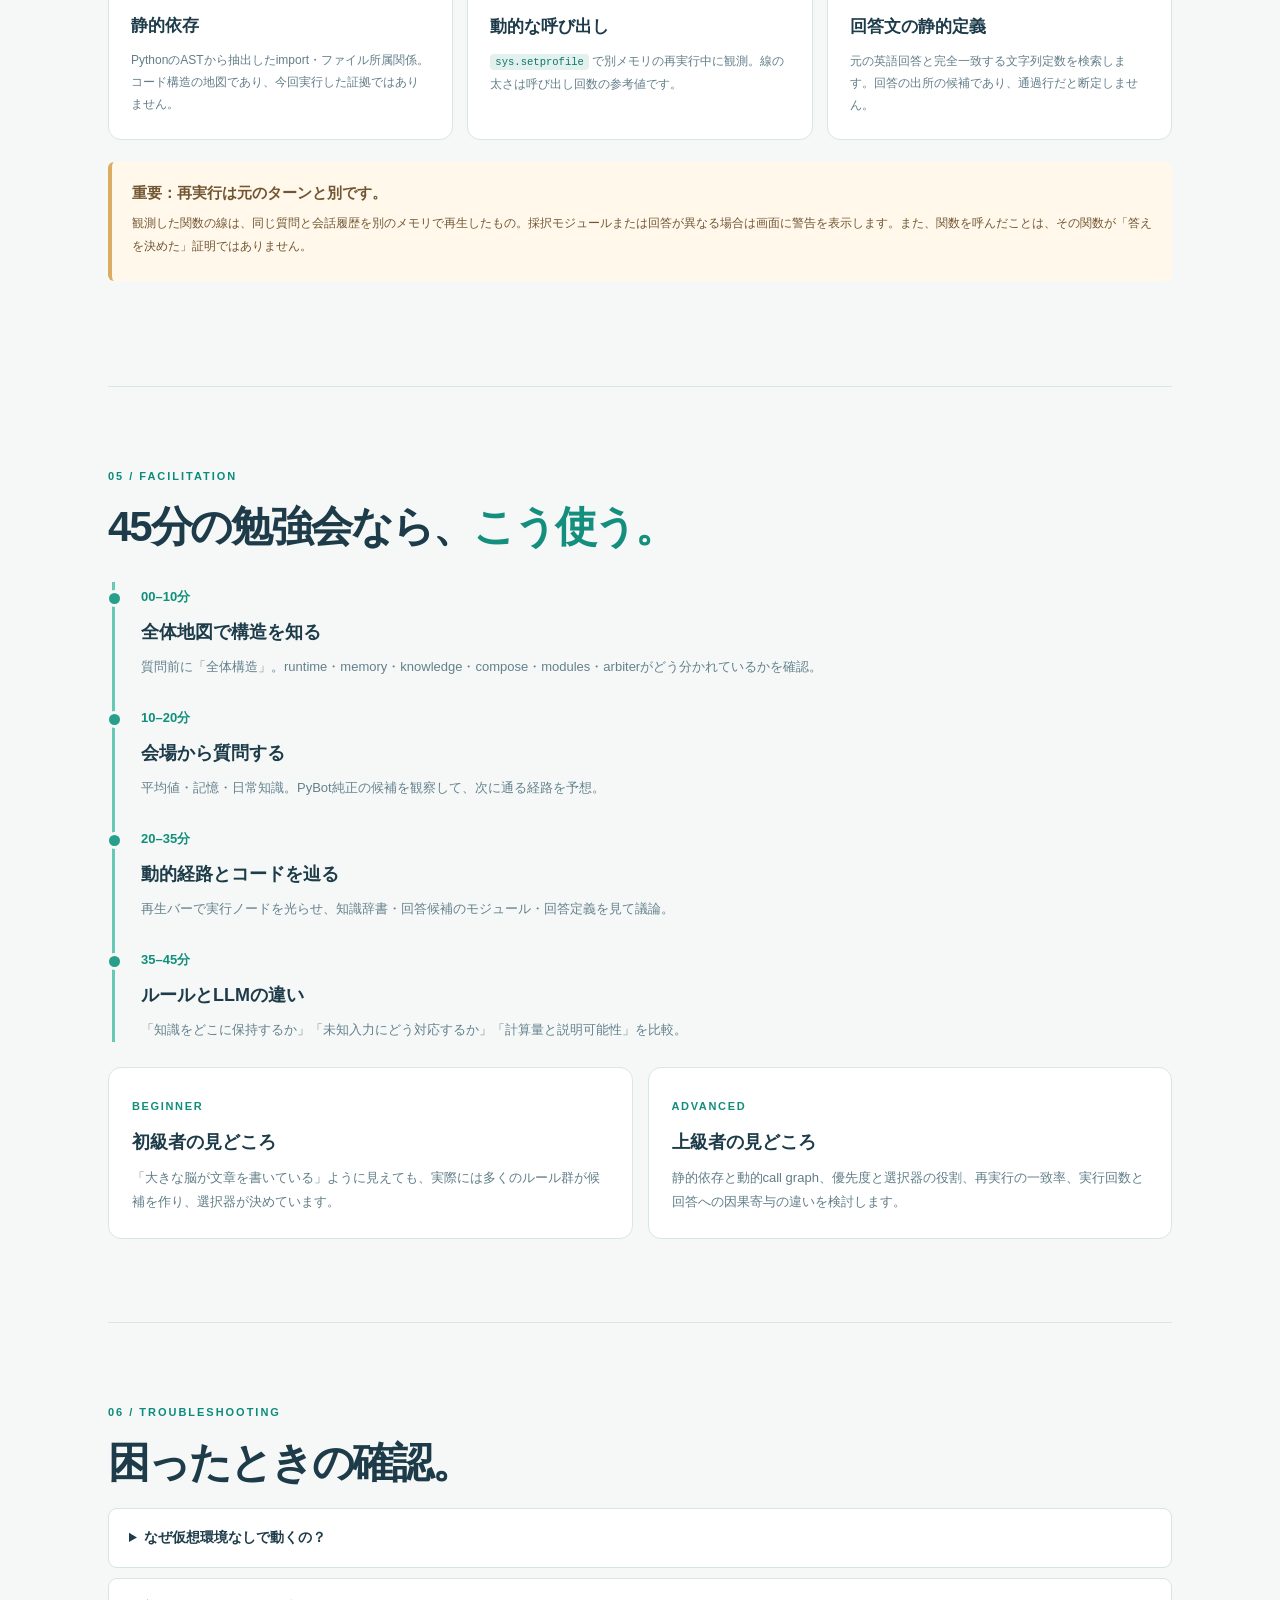
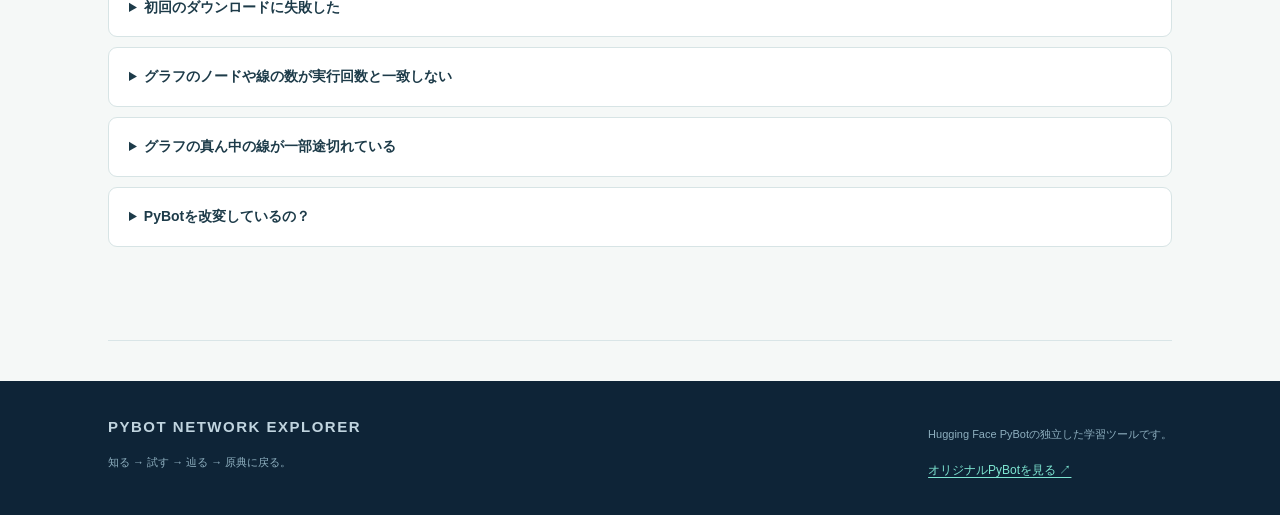
==== commit 6ef5fcee: "docs: refresh real PyBot network screenshots and standalone guide [skip ci]" ====
--- a/docs/MANUAL.html
+++ b/docs/MANUAL.html
@@ -93,7 +93,7 @@
 <section id="execute" class="chapter">
   <div class="section-kicker">03 / LIVE EXECUTION</div><h2>グラフが光るのは、<em>実際に通った場所。</em></h2>
   <p class="lead">「平均値の説明」を押して質問 → 「この回答のネットワークを見る」。再実行で観測した関数呼び出しをグラフに重ねます。</p>
-  <figure class="screen"><div class="screen-top"><span>● REAL REPLAY TRACE</span><span>SELECTABLE NODES / REPLAY</span></div><img src="[data-uri]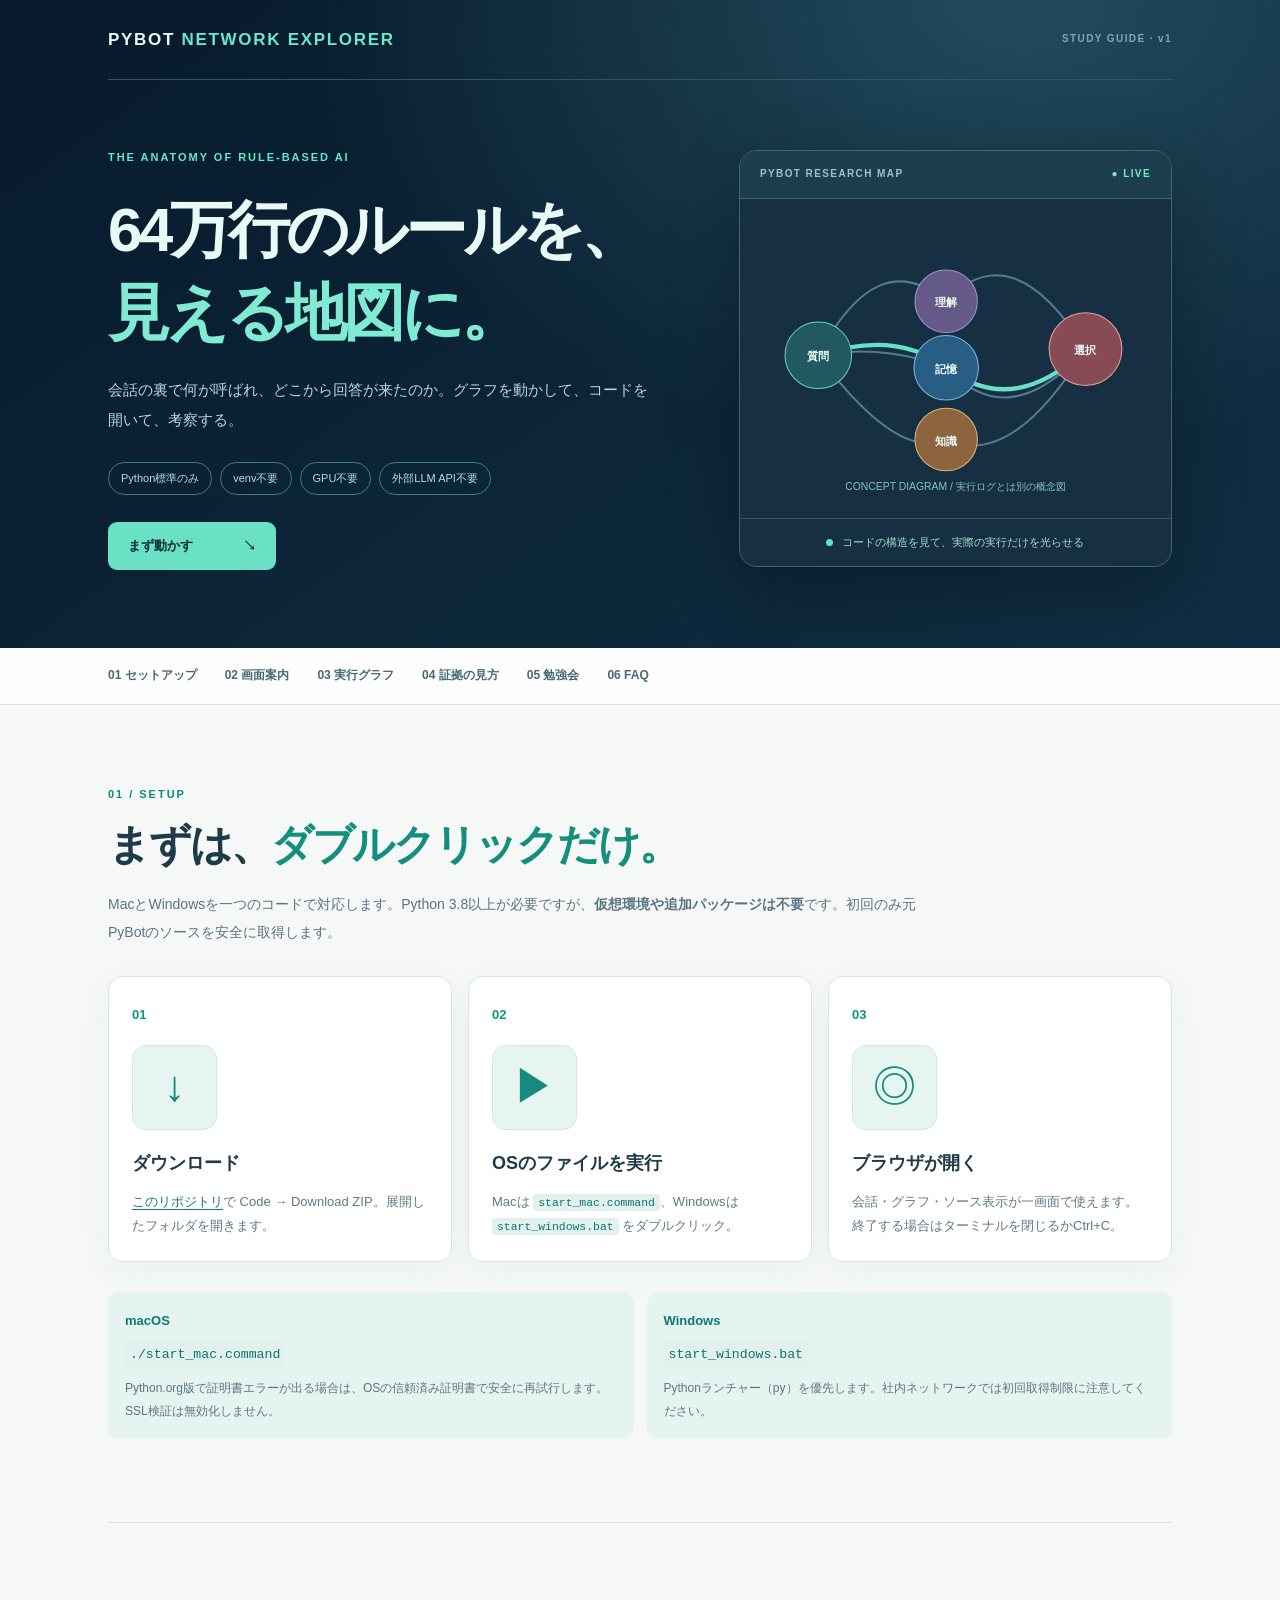
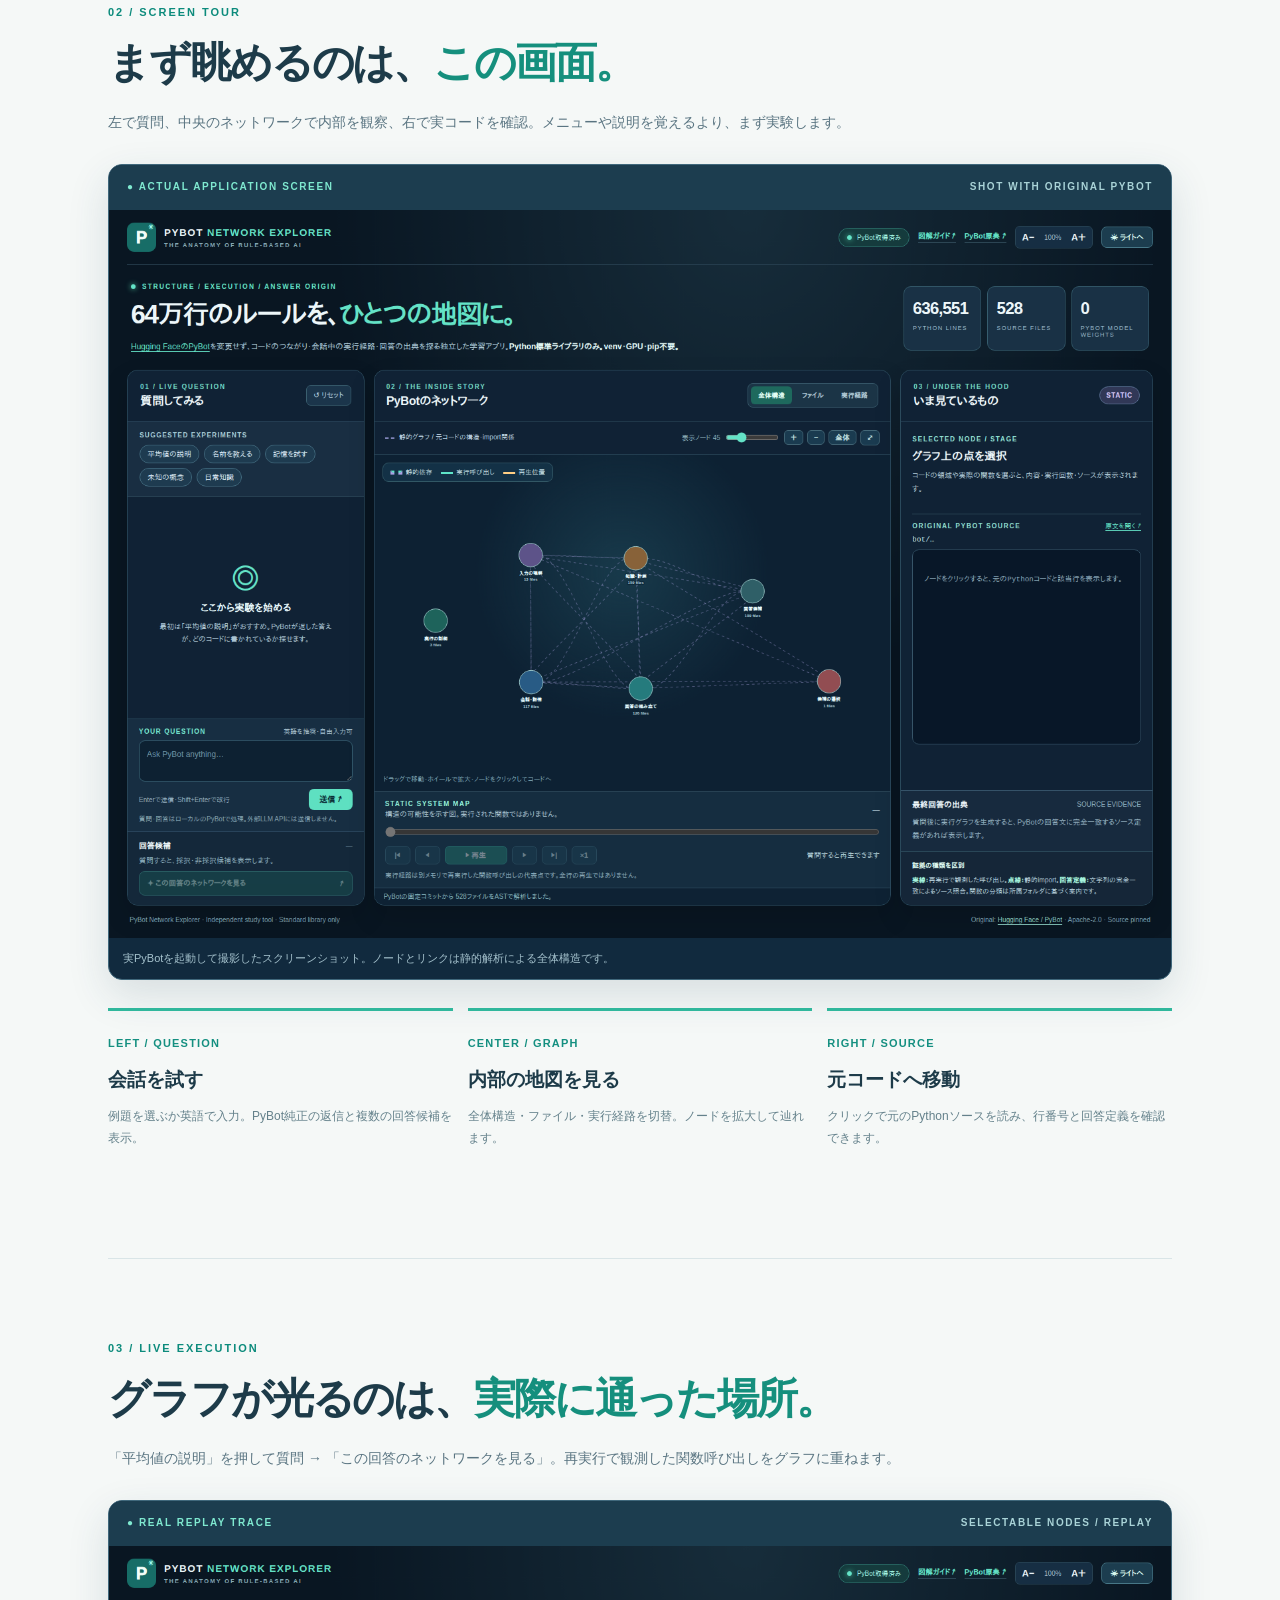
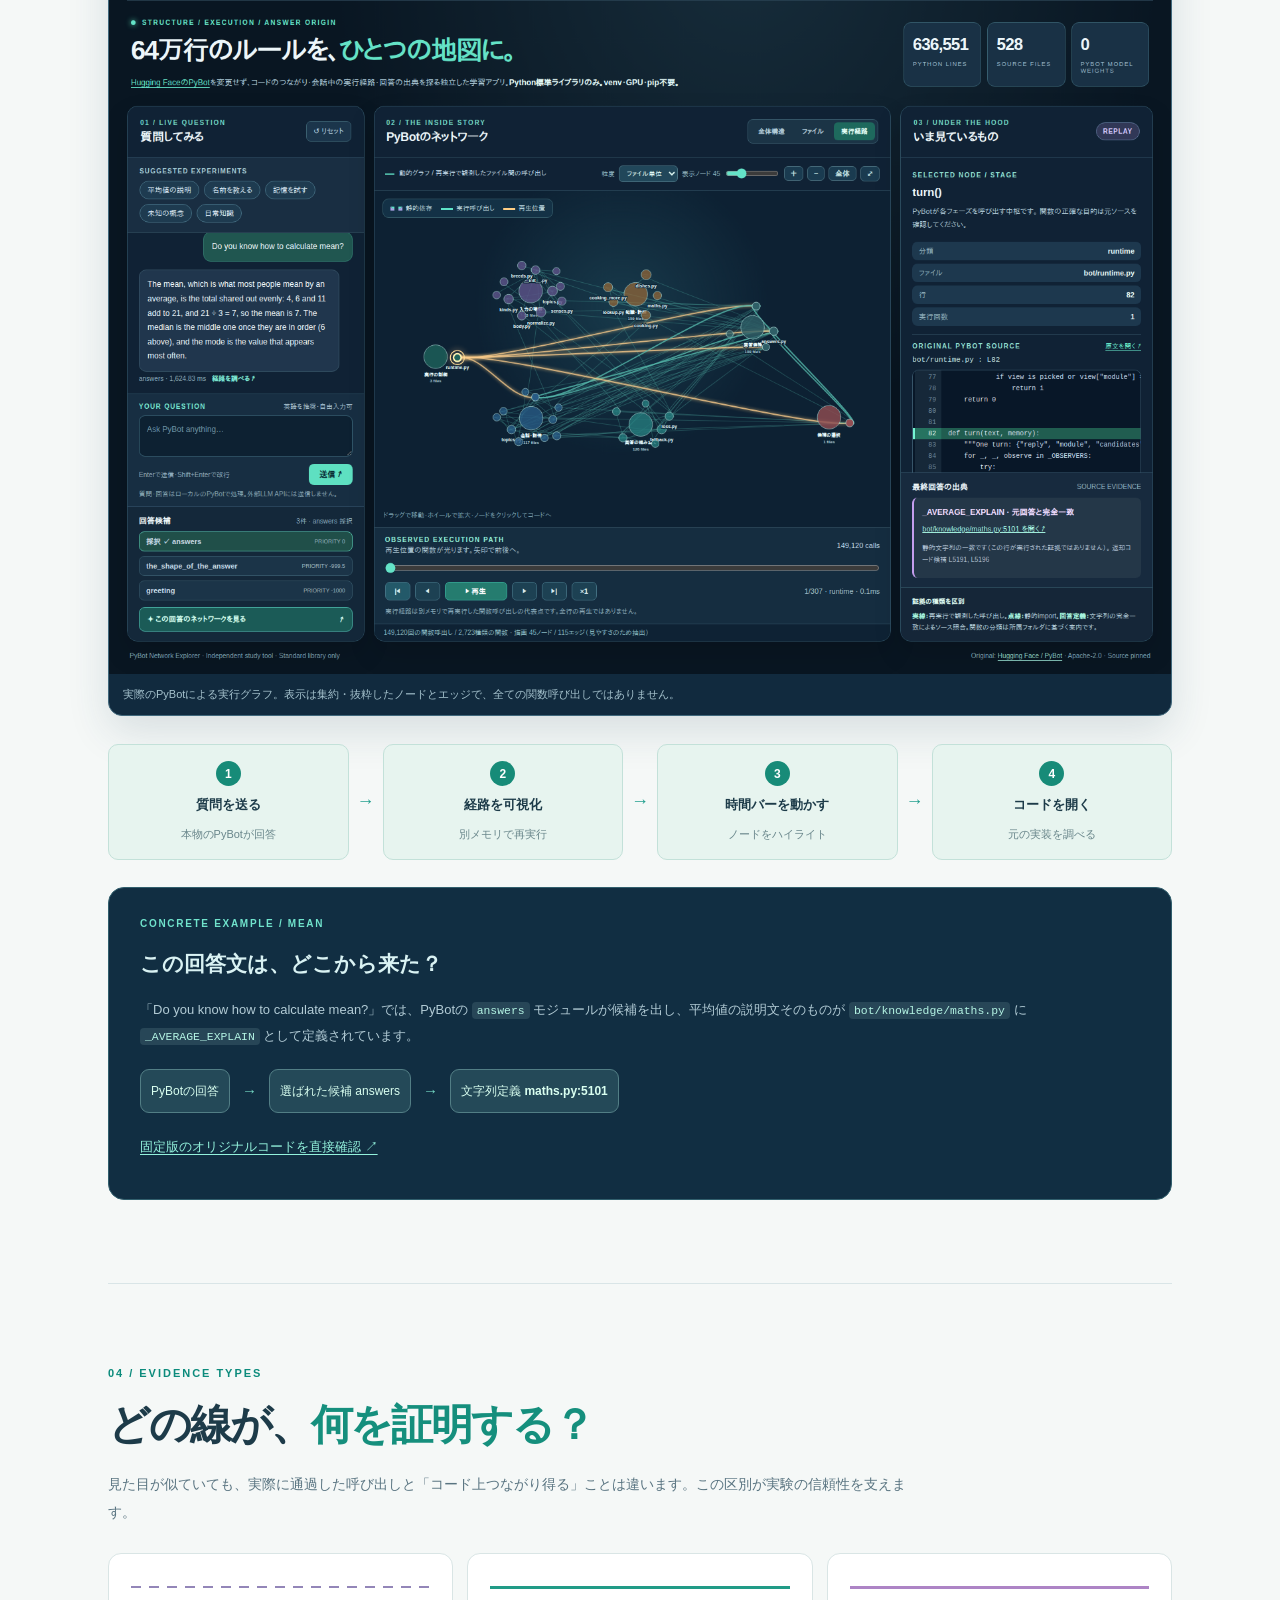
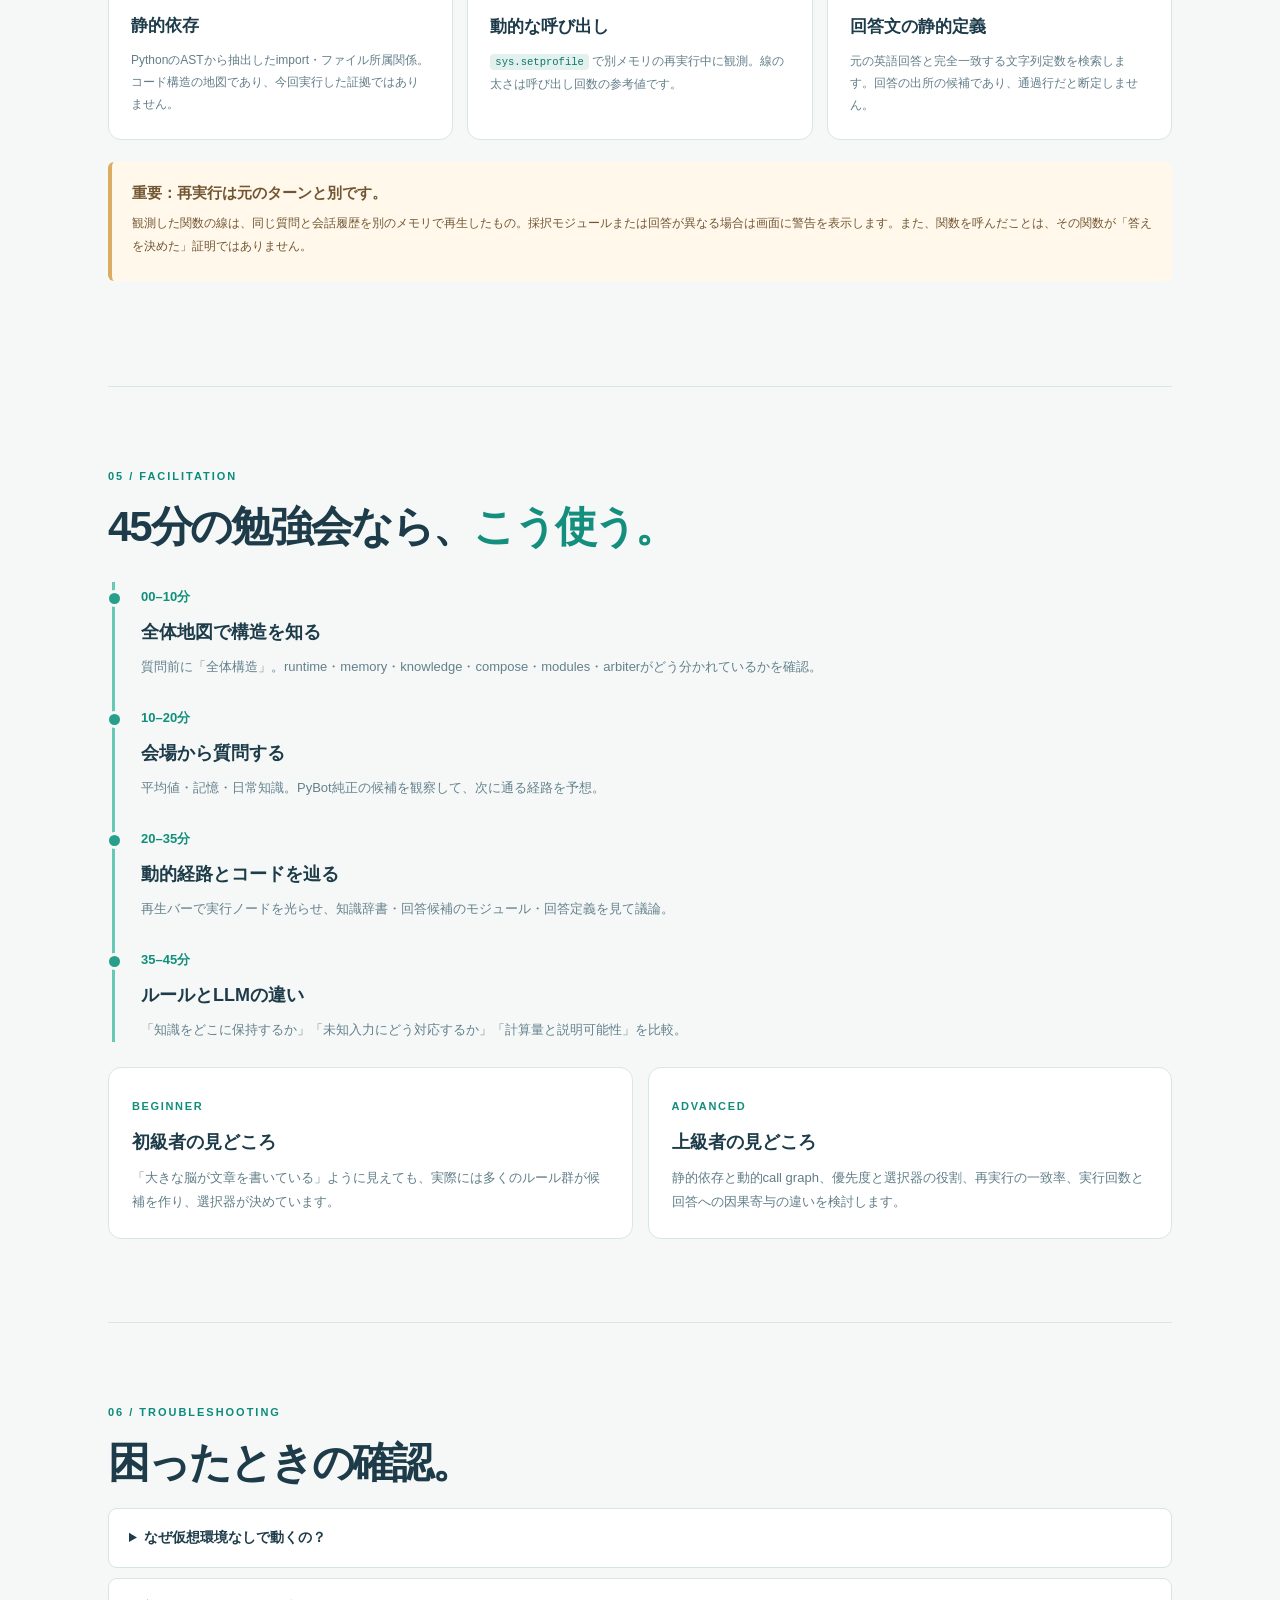
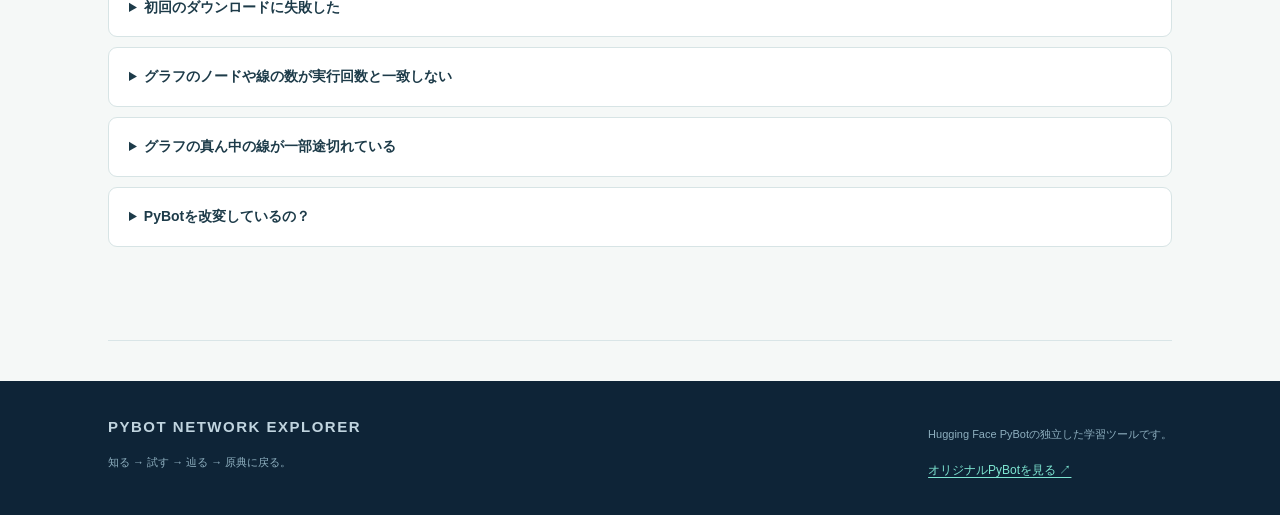
